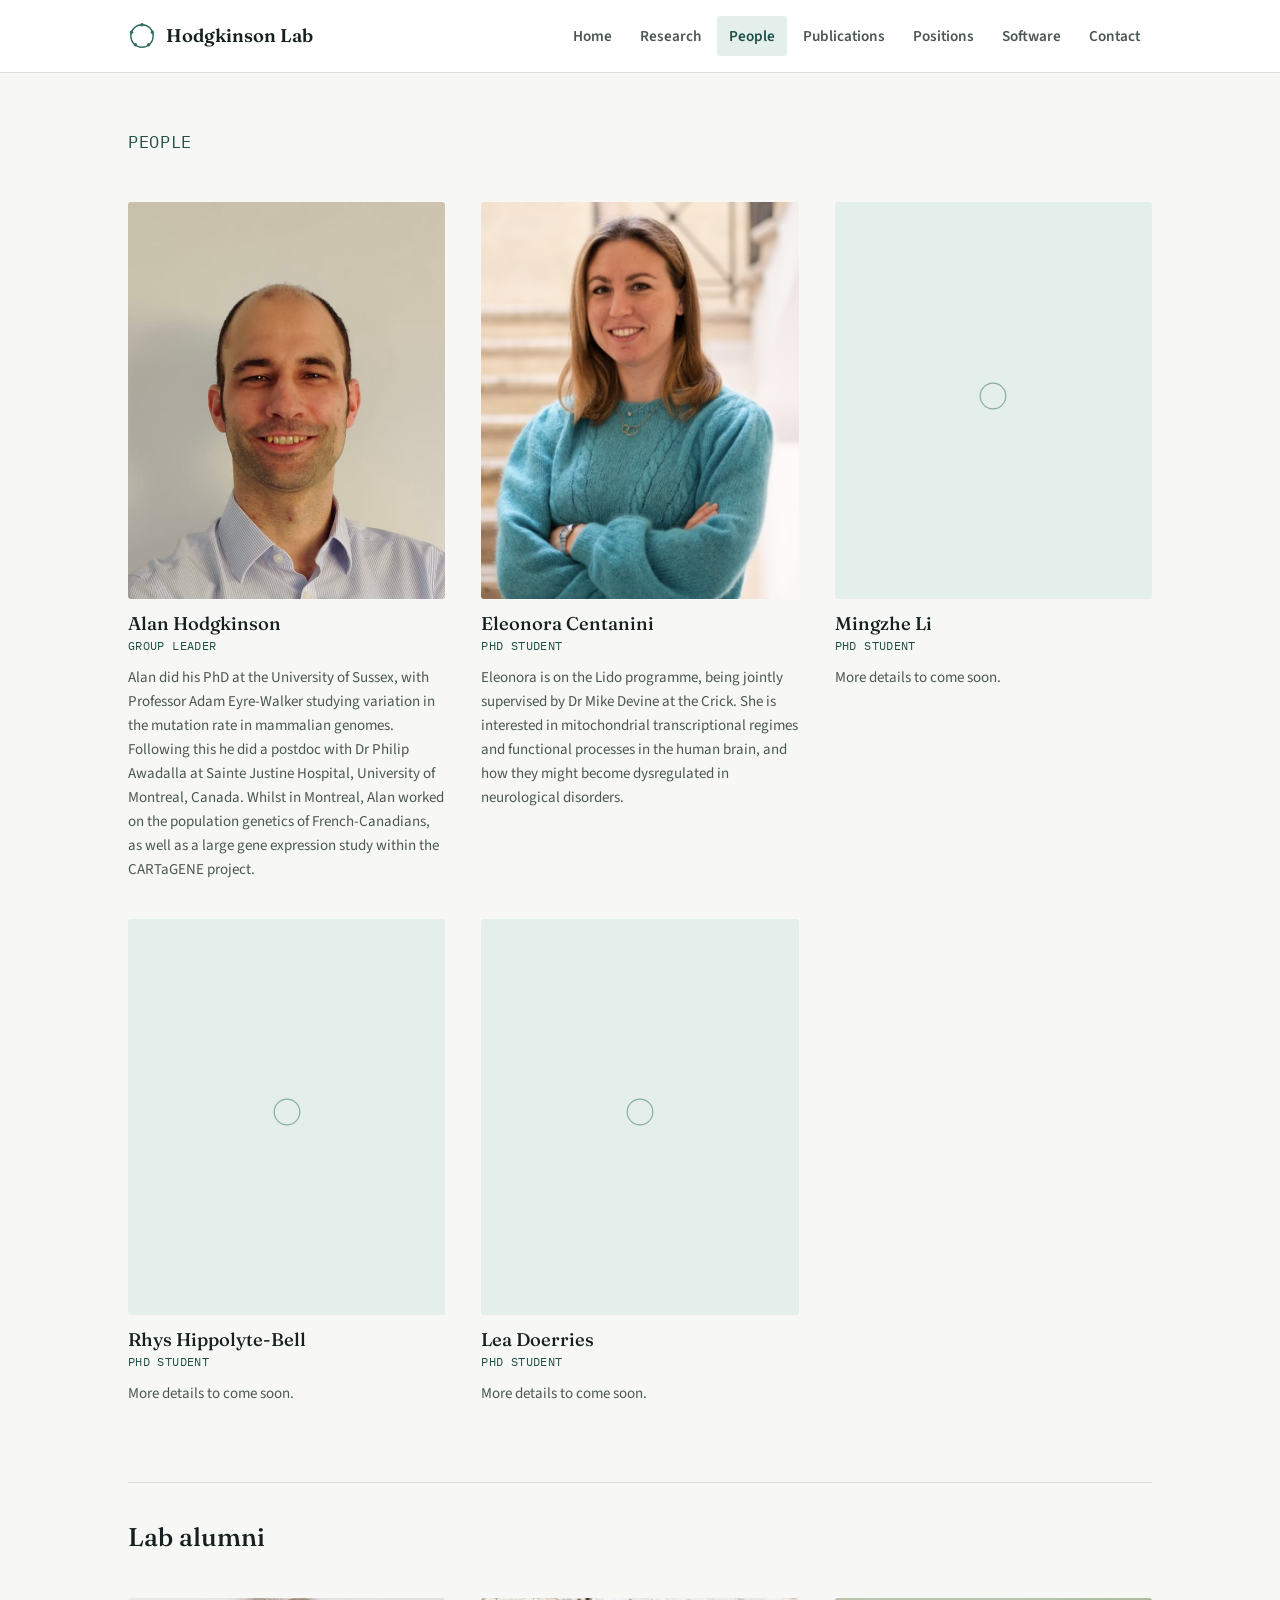
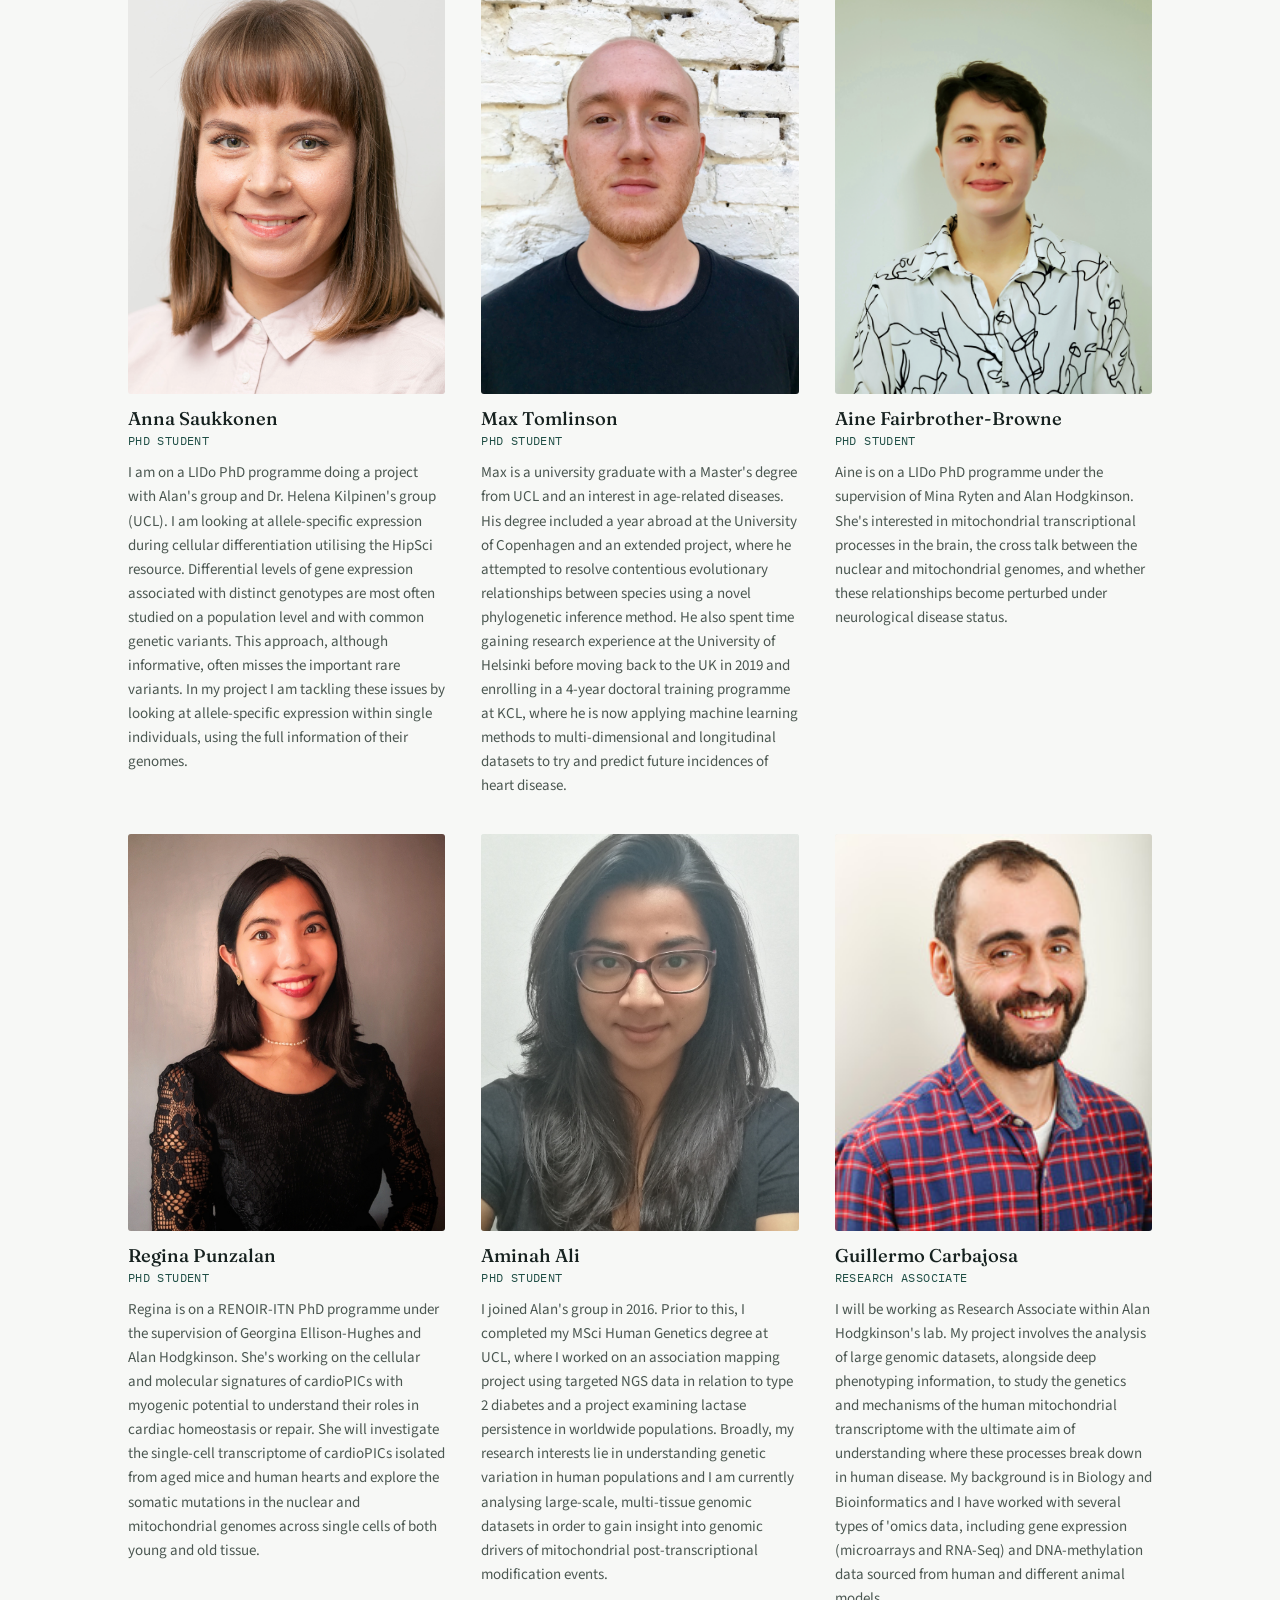
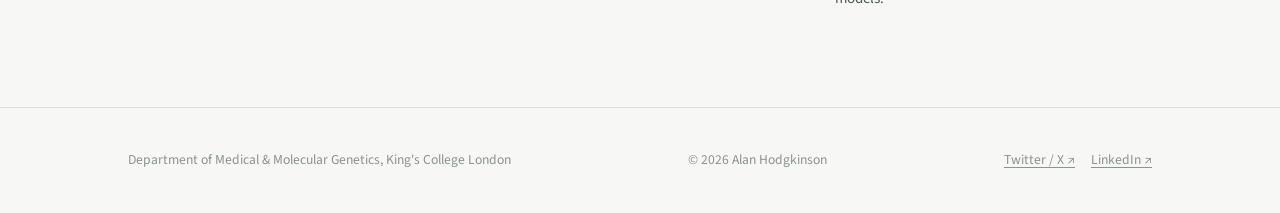
==== docs/people.html @ 2ef49369 "Initial site" ====
<!DOCTYPE html>
<html lang="en">
<head>
<meta charset="UTF-8">
<meta name="viewport" content="width=device-width, initial-scale=1">
<title>People | Hodgkinson Lab</title>
<meta name="description" content="Meet the Hodgkinson Lab research group and alumni.">
<link rel="canonical" href="https://www.hodgkinsonlab.org/people.html">
<link rel="icon" href="assets/images/favicon.svg" type="image/svg+xml">
<link rel="preconnect" href="https://fonts.googleapis.com">
<link rel="preconnect" href="https://fonts.gstatic.com" crossorigin>
<link href="https://fonts.googleapis.com/css2?family=Fraunces:opsz,wght@9..144,400;9..144,500;9..144,600&family=Source+Sans+3:wght@400;600;700&family=IBM+Plex+Mono:wght@400;500&display=swap" rel="stylesheet">
<link rel="stylesheet" href="assets/css/style.css">
</head>
<body>

<a class="skip-link" href="#main">Skip to content</a>

<header class="site-header">
  <div class="wrap header-inner">
    <a class="wordmark" href="index.html">
      <span class="wordmark-ring" aria-hidden="true">
        <svg viewBox="0 0 40 40" width="28" height="28">
          <circle cx="20" cy="20" r="16" fill="none" stroke="currentColor" stroke-width="2"/>
          <circle cx="20" cy="4" r="2.4" fill="currentColor"/>
          <circle cx="34.9" cy="14.6" r="2.4" fill="currentColor"/>
          <circle cx="29.4" cy="32.5" r="2.4" fill="currentColor"/>
          <circle cx="10.6" cy="32.5" r="2.4" fill="currentColor"/>
          <circle cx="5.1" cy="14.6" r="2.4" fill="currentColor"/>
        </svg>
      </span>
      Hodgkinson Lab
    </a>
    <button class="nav-toggle" aria-expanded="false" aria-controls="site-nav" id="navToggle">
      <span></span><span></span><span></span>
      <span class="sr-only">Menu</span>
    </button>
    <nav class="site-nav" id="site-nav">
      <a href="index.html">Home</a>
      <a href="research.html">Research</a>
      <a href="people.html" class="active" aria-current="page">People</a>
      <a href="publications.html">Publications</a>
      <a href="positions.html">Positions</a>
      <a href="software.html">Software</a>
      <a href="contact.html">Contact</a>
    </nav>
  </div>
</header>

<main id="main">

<section class="wrap page-header">
  <p class="eyebrow">People</p>
</section>

<section class="wrap people-grid">
  <article class="person-card">
    <div class="person-photo">
      <img src="assets/images/people/alan-hodgkinson.jpg" alt="Alan Hodgkinson" loading="lazy">
    </div>
    <h3 class="person-name">Alan Hodgkinson</h3>
    <p class="person-role">Group Leader</p>
    <p class="person-bio">Alan did his PhD at the University of Sussex, with Professor Adam Eyre-Walker studying variation in the mutation rate in mammalian genomes. Following this he did a postdoc with Dr Philip Awadalla at Sainte Justine Hospital, University of Montreal, Canada. Whilst in Montreal, Alan worked on the population genetics of French-Canadians, as well as a large gene expression study within the CARTaGENE project.
</p>
  </article>
  <article class="person-card">
    <div class="person-photo">
      <img src="assets/images/people/eleonora-centanini.jpg" alt="Eleonora Centanini" loading="lazy">
    </div>
    <h3 class="person-name">Eleonora Centanini</h3>
    <p class="person-role">PhD Student</p>
    <p class="person-bio">Eleonora is on the Lido programme, being jointly supervised by Dr Mike Devine at the Crick.  She is interested in mitochondrial transcriptional regimes and functional processes in the  human brain, and how they might become dysregulated in neurological disorders.
</p>
  </article>
  <article class="person-card">
    <div class="person-photo">
      <div class="person-photo-placeholder" aria-hidden="true">
        <svg viewBox="0 0 40 40" width="32" height="32"><circle cx="20" cy="20" r="16" fill="none" stroke="currentColor" stroke-width="1.5"/></svg>
      </div>
    </div>
    <h3 class="person-name">Mingzhe Li</h3>
    <p class="person-role">PhD Student</p>
    <p class="person-bio">More details to come soon.
</p>
  </article>
  <article class="person-card">
    <div class="person-photo">
      <div class="person-photo-placeholder" aria-hidden="true">
        <svg viewBox="0 0 40 40" width="32" height="32"><circle cx="20" cy="20" r="16" fill="none" stroke="currentColor" stroke-width="1.5"/></svg>
      </div>
    </div>
    <h3 class="person-name">Rhys Hippolyte-Bell</h3>
    <p class="person-role">PhD Student</p>
    <p class="person-bio">More details to come soon.
</p>
  </article>
  <article class="person-card">
    <div class="person-photo">
      <div class="person-photo-placeholder" aria-hidden="true">
        <svg viewBox="0 0 40 40" width="32" height="32"><circle cx="20" cy="20" r="16" fill="none" stroke="currentColor" stroke-width="1.5"/></svg>
      </div>
    </div>
    <h3 class="person-name">Lea Doerries</h3>
    <p class="person-role">PhD Student</p>
    <p class="person-bio">More details to come soon.
</p>
  </article>
</section>

<section class="wrap page-header alumni-header">
  <h2>Lab alumni</h2>
</section>

<section class="wrap people-grid">
  <article class="person-card">
    <div class="person-photo">
      <img src="assets/images/people/anna-saukonnen.jpg" alt="Anna Saukkonen" loading="lazy">
    </div>
    <h3 class="person-name">Anna Saukkonen</h3>
    <p class="person-role">PhD Student</p>
    <p class="person-bio">I am on a LIDo PhD programme doing a project with Alan&#39;s group and Dr. Helena Kilpinen&#39;s group (UCL). I am looking at allele-specific expression during cellular differentiation utilising the HipSci resource. Differential levels of gene expression associated with distinct genotypes are most often studied on a population level and with common genetic variants. This approach, although informative, often misses the important rare variants. In my project I am tackling these issues by looking at allele-specific expression within single individuals, using the full information of their genomes.
</p>
  </article>
  <article class="person-card">
    <div class="person-photo">
      <img src="assets/images/people/max-tomlinson.jpeg" alt="Max Tomlinson" loading="lazy">
    </div>
    <h3 class="person-name">Max Tomlinson</h3>
    <p class="person-role">PhD Student</p>
    <p class="person-bio">Max is a university graduate with a Master&#39;s degree from UCL and an interest in age-related diseases. His degree included a year abroad at the University of Copenhagen and an extended project, where he attempted to resolve contentious evolutionary relationships between species using a novel phylogenetic inference method. He also spent time gaining research experience at the University of Helsinki before moving back to the UK in 2019 and enrolling in a 4-year doctoral training programme at KCL, where he is now applying machine learning methods to multi-dimensional and longitudinal datasets to try and predict future incidences of heart disease.
</p>
  </article>
  <article class="person-card">
    <div class="person-photo">
      <img src="assets/images/people/aine-fairbrother-browne.jpg" alt="Aine Fairbrother-Browne" loading="lazy">
    </div>
    <h3 class="person-name">Aine Fairbrother-Browne</h3>
    <p class="person-role">PhD Student</p>
    <p class="person-bio">Aine is on a LIDo PhD programme under the supervision of Mina Ryten and Alan Hodgkinson. She&#39;s interested in mitochondrial transcriptional processes in the brain, the cross talk between the nuclear and mitochondrial genomes, and whether these relationships become perturbed under neurological disease status.
</p>
  </article>
  <article class="person-card">
    <div class="person-photo">
      <img src="assets/images/people/regina-punzalan.jpeg" alt="Regina Punzalan" loading="lazy">
    </div>
    <h3 class="person-name">Regina Punzalan</h3>
    <p class="person-role">PhD Student</p>
    <p class="person-bio">Regina is on a RENOIR-ITN PhD programme under the supervision of Georgina Ellison-Hughes and Alan Hodgkinson. She&#39;s working on the cellular and molecular signatures of cardioPICs with myogenic potential to understand their roles in cardiac homeostasis or repair. She will investigate the single-cell transcriptome of cardioPICs isolated from aged mice and human hearts and explore the somatic mutations in the nuclear and mitochondrial genomes across single cells of both young and old tissue.
</p>
  </article>
  <article class="person-card">
    <div class="person-photo">
      <img src="assets/images/people/aminah-ali.jpg" alt="Aminah Ali" loading="lazy">
    </div>
    <h3 class="person-name">Aminah Ali</h3>
    <p class="person-role">PhD Student</p>
    <p class="person-bio">I joined Alan&#39;s group in 2016. Prior to this, I completed my MSci Human Genetics degree at UCL, where I worked on an association mapping project using targeted NGS data in relation to type 2 diabetes and a project examining lactase persistence in worldwide populations. Broadly, my research interests lie in understanding genetic variation in human populations and I am currently analysing large-scale, multi-tissue genomic datasets in order to gain insight into genomic drivers of mitochondrial post-transcriptional modification events.
</p>
  </article>
  <article class="person-card">
    <div class="person-photo">
      <img src="assets/images/people/guillermo-carbajosa.jpeg" alt="Guillermo Carbajosa" loading="lazy">
    </div>
    <h3 class="person-name">Guillermo Carbajosa</h3>
    <p class="person-role">Research Associate</p>
    <p class="person-bio">I will be working as Research Associate within Alan Hodgkinson&#39;s lab. My project involves the analysis of large genomic datasets, alongside deep phenotyping information, to study the genetics and mechanisms of the human mitochondrial transcriptome with the ultimate aim of understanding where these processes break down in human disease. My background is in Biology and Bioinformatics and I have worked with several types of &#39;omics data, including gene expression (microarrays and RNA-Seq) and DNA-methylation data sourced from human and different animal models.
</p>
  </article>
</section>

</main>

<footer class="site-footer">
  <div class="wrap footer-inner">
    <p class="footer-dept">Department of Medical &amp; Molecular Genetics, King&#39;s College London</p>
    <p class="footer-copyright">&copy; 2026 Alan Hodgkinson</p>
    <div class="footer-social">
      <a class="footer-twitter" href="https://twitter.com/alanjhodgkinson" target="_blank" rel="noopener">Twitter / X &#8599;</a>
      <a class="footer-linkedin" href="https://www.linkedin.com/in/alan-hodgkinson-40875022a/" target="_blank" rel="noopener">LinkedIn &#8599;</a>
    </div>
  </div>
</footer>

<script src="assets/js/nav.js"></script>
</body>
</html>
---- docs/assets/css/style.css ----
/* ---------------------------------------------------------
   Hodgkinson Lab — design tokens
   Palette drawn from fluorescence-microscopy mitochondrial
   staining (teal ~ MitoTracker Green, coral ~ MitoTracker Red)
   on a cool paper-white ground with journal-style typesetting.
--------------------------------------------------------- */
:root {
  --paper: #F7F8F6;
  --paper-raised: #FFFFFF;
  --ink: #16211F;
  --ink-soft: #4B5751;
  --ink-faint: #8A938D;
  --line: #DBDED6;
  --line-strong: #C3C8BE;
  --teal: #2F6F62;
  --teal-deep: #1F4E45;
  --teal-tint: #E4EEEA;
  --coral: #BF5237;

  --font-display: "Fraunces", Georgia, "Times New Roman", serif;
  --font-body: "Source Sans 3", -apple-system, BlinkMacSystemFont, "Segoe UI", sans-serif;
  --font-mono: "IBM Plex Mono", ui-monospace, SFMono-Regular, Menlo, monospace;

  --max-width: 1080px;
  --radius: 3px;
}

* { box-sizing: border-box; }
html { scroll-behavior: smooth; }

body {
  margin: 0;
  background: var(--paper);
  color: var(--ink);
  font-family: var(--font-body);
  font-size: 17px;
  line-height: 1.6;
  -webkit-font-smoothing: antialiased;
}

img { max-width: 100%; display: block; }

.wrap {
  max-width: var(--max-width);
  margin: 0 auto;
  padding: 0 28px;
}

a {
  color: var(--teal-deep);
  text-decoration-thickness: 1px;
  text-underline-offset: 3px;
}
a:hover { color: var(--coral); }

.sr-only {
  position: absolute;
  width: 1px; height: 1px;
  padding: 0; margin: -1px;
  overflow: hidden;
  clip: rect(0,0,0,0);
  white-space: nowrap; border: 0;
}

.skip-link {
  position: absolute;
  left: -9999px;
  top: 0;
  background: var(--ink);
  color: var(--paper);
  padding: 10px 18px;
  z-index: 100;
}
.skip-link:focus {
  left: 12px;
  top: 12px;
}

:focus-visible {
  outline: 2px solid var(--coral);
  outline-offset: 3px;
}

h1, h2, h3 {
  font-family: var(--font-display);
  font-weight: 500;
  line-height: 1.15;
  margin: 0 0 0.5em;
  color: var(--ink);
}

/* ---------------------------------------------------------
   Header / nav
--------------------------------------------------------- */
.site-header {
  border-bottom: 1px solid var(--line);
  background: var(--paper-raised);
  position: sticky;
  top: 0;
  z-index: 50;
}

.header-inner {
  display: flex;
  align-items: center;
  justify-content: space-between;
  padding-top: 16px;
  padding-bottom: 16px;
  gap: 20px;
}

.wordmark {
  display: flex;
  align-items: center;
  gap: 10px;
  font-family: var(--font-display);
  font-size: 1.15rem;
  font-weight: 600;
  color: var(--ink);
  text-decoration: none;
  white-space: nowrap;
}
.wordmark-ring {
  color: var(--teal);
  display: inline-flex;
}

.site-nav {
  display: flex;
  flex-wrap: wrap;
  gap: 6px 4px;
  justify-content: flex-end;
}
.site-nav a {
  font-family: var(--font-body);
  font-size: 0.95rem;
  font-weight: 600;
  color: var(--ink-soft);
  text-decoration: none;
  padding: 8px 12px;
  border-radius: var(--radius);
}
.site-nav a:hover { color: var(--teal-deep); background: var(--teal-tint); }
.site-nav a.active {
  color: var(--teal-deep);
  background: var(--teal-tint);
}

.nav-toggle {
  display: none;
  flex-direction: column;
  justify-content: center;
  gap: 5px;
  width: 38px; height: 38px;
  background: none;
  border: 1px solid var(--line-strong);
  border-radius: var(--radius);
  cursor: pointer;
}
.nav-toggle span {
  display: block;
  height: 2px;
  width: 18px;
  margin: 0 auto;
  background: var(--ink);
}

/* ---------------------------------------------------------
   Hero
--------------------------------------------------------- */
.hero {
  display: grid;
  grid-template-columns: 1fr 1fr;
  align-items: center;
  gap: 48px;
  padding: 64px 28px 40px;
}

.eyebrow {
  font-family: var(--font-mono);
  font-size: 1.05rem;
  letter-spacing: 0.04em;
  text-transform: uppercase;
  color: var(--teal-deep);
  margin: 0 0 14px;
}

.hero h1 {
  font-size: clamp(1.9rem, 3.2vw, 2.5rem);
  max-width: 14ch;
  margin-bottom: 0.5em;
}

.hero-lede {
  font-size: 1.08rem;
  color: var(--ink-soft);
  max-width: 46ch;
  margin: 0 0 28px;
}

.hero-actions {
  display: flex;
  gap: 12px;
  flex-wrap: wrap;
}

.button {
  display: inline-block;
  font-family: var(--font-body);
  font-weight: 700;
  font-size: 0.95rem;
  padding: 12px 22px;
  border-radius: var(--radius);
  text-decoration: none;
  border: 1px solid transparent;
}
.button-primary {
  background: var(--teal-deep);
  color: var(--paper-raised);
}
.button-primary:hover { background: var(--ink); color: var(--paper-raised); }
.button-ghost {
  border-color: var(--line-strong);
  color: var(--ink);
}
.button-ghost:hover { border-color: var(--teal-deep); color: var(--teal-deep); background: var(--teal-tint); }
.button-small { padding: 9px 16px; font-size: 0.85rem; }

.hero-art {
  display: flex;
  flex-direction: column;
  align-items: center;
  gap: 10px;
}

.mito-hero {
  width: 100%;
  max-width: 400px;
  height: auto;
}
.mito-outer {
  stroke: none;
}
.mito-outline {
  fill: none;
  stroke: var(--teal-deep);
  stroke-width: 2.5;
}
.mito-inner {
  fill: none;
  stroke: var(--teal);
  stroke-width: 1.3;
  opacity: 0.55;
}
.mito-cristae path {
  fill: none;
  stroke: var(--teal);
  stroke-width: 3;
  stroke-linecap: round;
  opacity: 0.75;
}
.mito-cristae path:nth-child(even) {
  stroke: var(--teal-deep);
  opacity: 0.55;
}
.mito-nucleoid circle {
  fill: var(--coral);
  opacity: 0.85;
}
.mito-ring-nucleoid circle {
  fill: none;
  stroke: var(--coral);
  stroke-width: 1.6;
}
.mito-ring-nucleoid circle:not(:first-child) {
  fill: var(--coral);
  stroke: none;
}

.hero-art-caption {
  font-family: var(--font-mono);
  font-size: 0.78rem;
  color: var(--ink-faint);
  letter-spacing: 0.02em;
  margin: 0;
}

/* ---------------------------------------------------------
   Funding strip
--------------------------------------------------------- */
.funding-strip {
  border-top: 1px solid var(--line);
  border-bottom: 1px solid var(--line);
  padding: 18px 28px;
  margin-top: 8px;
}
.funding-strip p {
  margin: 0;
  font-size: 0.92rem;
  color: var(--ink-soft);
  text-align: center;
}

/* ---------------------------------------------------------
   Generic page header / prose
--------------------------------------------------------- */
.page-header {
  padding: 56px 28px 8px;
}
.page-header h1 {
  font-size: clamp(1.8rem, 3.4vw, 2.4rem);
  max-width: 22ch;
}
.alumni-header {
  padding-top: 20px;
}
.alumni-header h2 {
  font-family: var(--font-display);
  font-size: 1.6rem;
  border-top: 1px solid var(--line);
  padding-top: 40px;
}

.prose-block {
  padding: 20px 28px 56px;
  max-width: 74ch;
}
.prose-block .lede {
  font-size: 1.1rem;
  color: var(--ink-soft);
}
.prose-block p { margin: 0 0 1.1em; }

.position-block { margin-top: 28px; }
.position-block h2 {
  font-family: var(--font-display);
  font-size: 1.25rem;
}

/* ---------------------------------------------------------
   Research themes
--------------------------------------------------------- */
.theme-grid {
  display: grid;
  grid-template-columns: repeat(3, 1fr);
  gap: 1px;
  background: var(--line);
  border: 1px solid var(--line);
  margin: 8px auto 64px;
}
.theme-card {
  background: var(--paper-raised);
  padding: 30px 26px;
}
.theme-icon-wrap {
  width: 56px;
  height: 56px;
  margin-bottom: 16px;
}
.theme-icon { width: 100%; height: 100%; }
.theme-icon .ti-stroke {
  stroke: var(--teal-deep);
  stroke-width: 2.2;
  fill: none;
  stroke-linecap: round;
  stroke-linejoin: round;
}
.theme-icon .ti-fill-none { fill: none; }
.theme-icon .ti-accent { stroke: var(--coral); }
.theme-icon .ti-dot { fill: var(--teal-deep); stroke: none; }
.theme-icon .ti-arrow { stroke-width: 2; }
.theme-card h2 {
  font-family: var(--font-display);
  font-size: 1.2rem;
  margin-bottom: 8px;
}
.theme-card p {
  font-size: 0.94rem;
  color: var(--ink-soft);
  margin: 0;
}

/* ---------------------------------------------------------
   People grid
--------------------------------------------------------- */
.people-grid {
  display: grid;
  grid-template-columns: repeat(3, 1fr);
  gap: 36px;
  padding: 24px 28px 56px;
}
.person-card { display: flex; flex-direction: column; }
.person-photo {
  aspect-ratio: 4 / 5;
  background: var(--teal-tint);
  border-radius: var(--radius);
  overflow: hidden;
  margin-bottom: 14px;
  display: flex;
  align-items: center;
  justify-content: center;
}
.person-photo img { width: 100%; height: 100%; object-fit: cover; }
.person-photo-placeholder { color: var(--teal); opacity: 0.5; }
.person-name {
  font-family: var(--font-display);
  font-size: 1.15rem;
  margin-bottom: 2px;
}
.person-role {
  font-family: var(--font-mono);
  font-size: 0.78rem;
  text-transform: uppercase;
  letter-spacing: 0.03em;
  color: var(--teal-deep);
  margin: 0 0 10px;
}
.person-bio {
  font-size: 0.94rem;
  color: var(--ink-soft);
  margin: 0;
}

/* ---------------------------------------------------------
   Publications
--------------------------------------------------------- */
.pub-list {
  padding: 16px 28px 64px;
  max-width: 900px;
}
.pub-entry {
  display: grid;
  grid-template-columns: 64px 1fr;
  gap: 24px;
  padding: 18px 0;
  border-top: 1px solid var(--line);
}
.pub-entry:last-child { border-bottom: 1px solid var(--line); }
.pub-year {
  font-family: var(--font-mono);
  font-size: 0.88rem;
  color: var(--ink-faint);
  padding-top: 2px;
}
.pub-citation {
  font-size: 0.96rem;
  color: var(--ink);
}
.pub-link {
  font-family: var(--font-mono);
  font-size: 0.82rem;
  white-space: nowrap;
  margin-left: 6px;
}

/* ---------------------------------------------------------
   Software
--------------------------------------------------------- */
.software-list {
  padding: 16px 28px 64px;
  display: grid;
  gap: 1px;
  background: var(--line);
  border: 1px solid var(--line);
  max-width: 900px;
}
.software-entry {
  background: var(--paper-raised);
  padding: 26px 28px;
}
.software-name {
  font-family: var(--font-display);
  font-size: 1.2rem;
  margin-bottom: 6px;
}
.software-desc {
  color: var(--ink-soft);
  margin: 0 0 10px;
}
.software-method {
  font-size: 0.86rem;
  color: var(--ink-faint);
  margin: 0 0 16px;
}
.software-method .label {
  font-family: var(--font-mono);
  text-transform: uppercase;
  font-size: 0.72rem;
  letter-spacing: 0.03em;
  color: var(--teal-deep);
}

/* ---------------------------------------------------------
   Contact
--------------------------------------------------------- */
.contact-block {
  padding: 16px 28px 32px;
  display: grid;
  grid-template-columns: 1fr 1fr;
  gap: 40px;
  max-width: 900px;
}

.contact-map-wrap {
  padding: 0 28px 64px;
  display: flex;
  justify-content: center;
}
.contact-map {
  width: 100%;
  max-width: 900px;
  aspect-ratio: 16 / 8;
  border: 1px solid var(--line);
  border-radius: var(--radius);
  overflow: hidden;
}
.contact-map iframe {
  width: 100%;
  height: 100%;
  border: 0;
  display: block;
}
.contact-block address {
  font-style: normal;
  color: var(--ink-soft);
  line-height: 1.8;
}
.contact-details { margin: 0; }
.contact-details div { margin-bottom: 18px; }
.contact-details dt {
  font-family: var(--font-mono);
  font-size: 0.75rem;
  text-transform: uppercase;
  letter-spacing: 0.03em;
  color: var(--teal-deep);
  margin-bottom: 4px;
}
.contact-details dd {
  margin: 0;
  font-size: 1.02rem;
}

/* ---------------------------------------------------------
   Footer
--------------------------------------------------------- */
.site-footer {
  border-top: 1px solid var(--line);
  margin-top: 40px;
  padding: 28px 0;
}
.footer-inner {
  display: flex;
  flex-wrap: wrap;
  gap: 8px 20px;
  justify-content: space-between;
  align-items: center;
  font-size: 0.85rem;
  color: var(--ink-faint);
}
.footer-inner a { color: var(--ink-faint); }
.footer-inner a:hover { color: var(--coral); }
.footer-social {
  display: flex;
}
.footer-social a + a {
  margin-left: 16px;
}

/* ---------------------------------------------------------
   Responsive
--------------------------------------------------------- */
@media (max-width: 880px) {
  .people-grid { grid-template-columns: repeat(2, 1fr); }
  .contact-block { grid-template-columns: 1fr; }
}

@media (max-width: 760px) {
  .hero {
    grid-template-columns: 1fr;
    padding-top: 40px;
  }
  .hero-art { order: -1; max-width: 220px; margin: 0 auto 12px; }
  .theme-grid { grid-template-columns: 1fr; }
}

@media (max-width: 640px) {
  .nav-toggle { display: flex; }
  .site-nav {
    display: none;
    width: 100%;
    flex-direction: column;
    padding-top: 10px;
    border-top: 1px solid var(--line);
    margin-top: 12px;
  }
  .site-nav.open { display: flex; }
  .header-inner { flex-wrap: wrap; }
  .people-grid { grid-template-columns: 1fr; max-width: 360px; margin: 0 auto; }
  .pub-entry { grid-template-columns: 1fr; gap: 4px; }
}
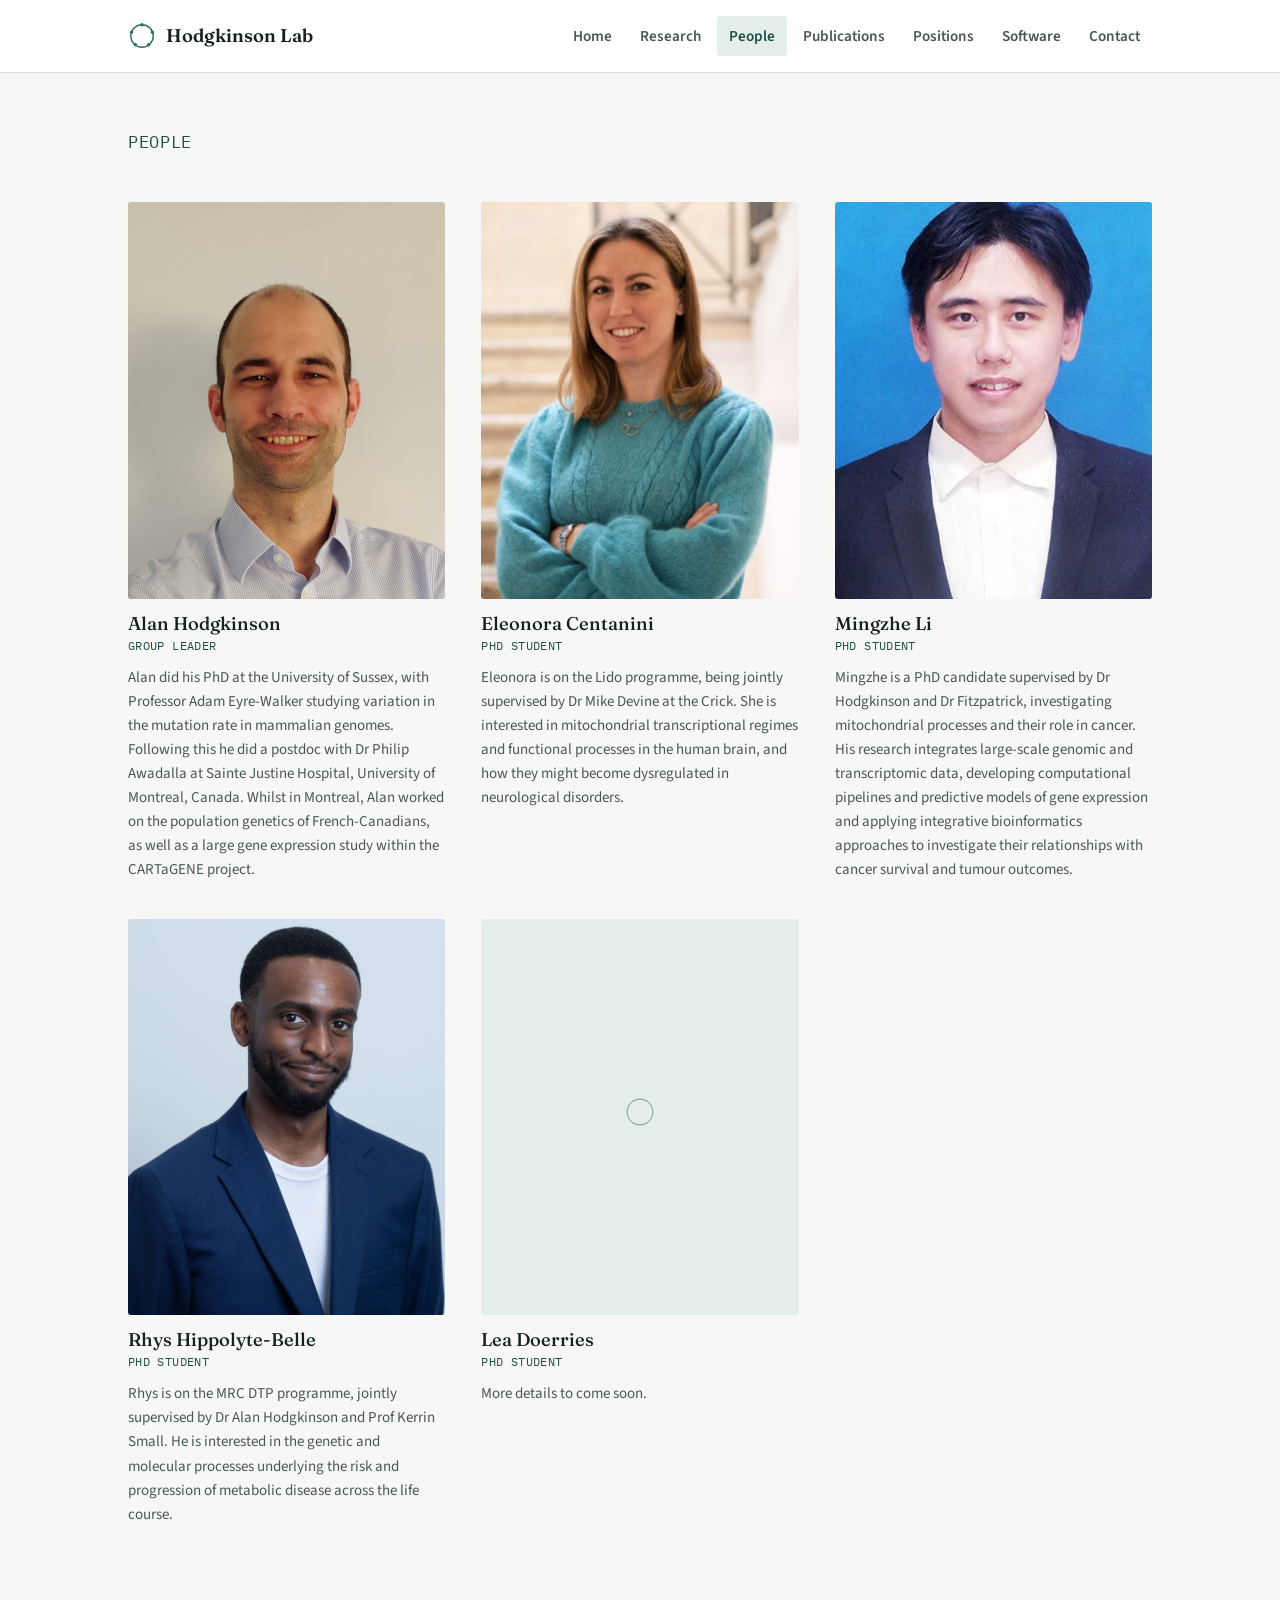
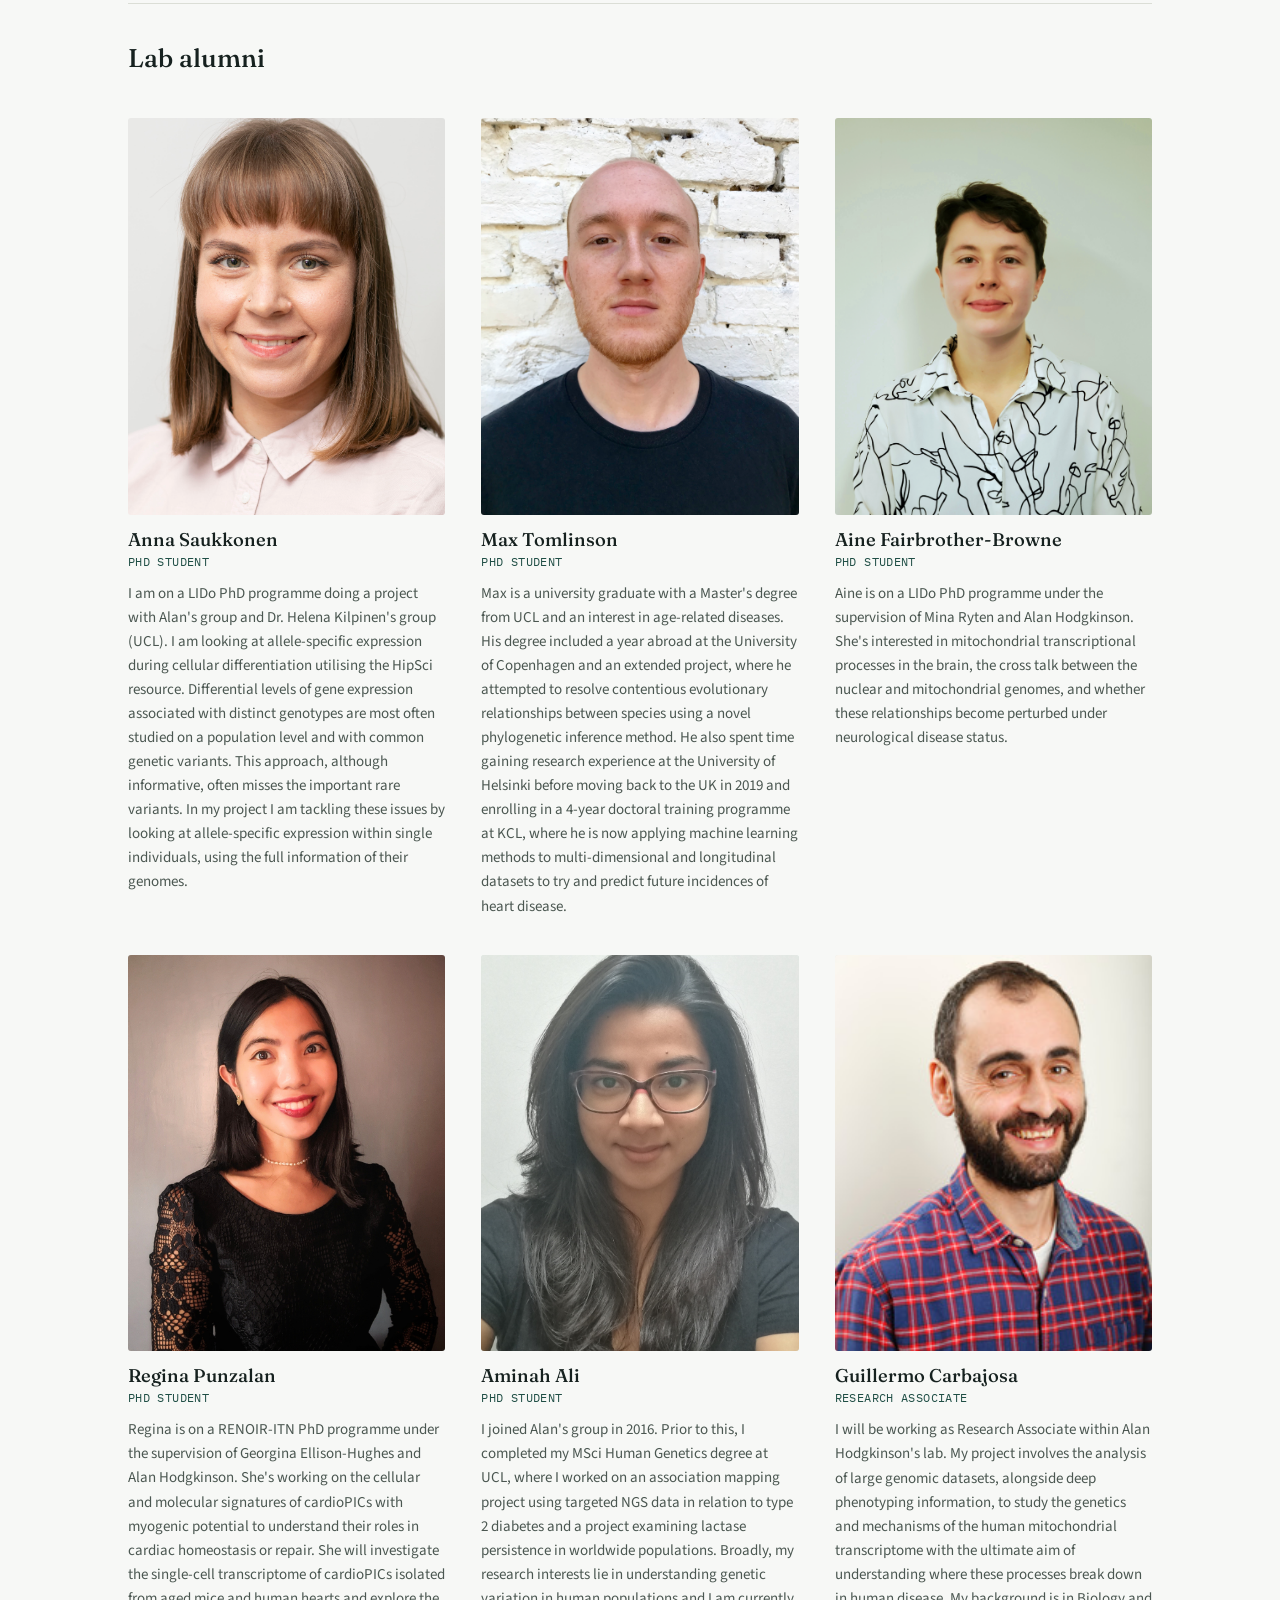
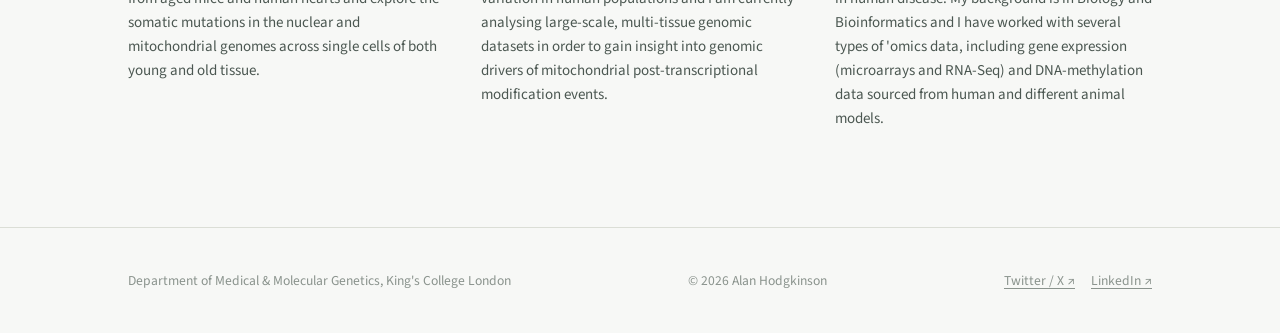
==== commit 7d7add79: "Updating people" ====
--- a/docs/people.html
+++ b/docs/people.html
@@ -74,24 +74,20 @@
   </article>
   <article class="person-card">
     <div class="person-photo">
-      <div class="person-photo-placeholder" aria-hidden="true">
-        <svg viewBox="0 0 40 40" width="32" height="32"><circle cx="20" cy="20" r="16" fill="none" stroke="currentColor" stroke-width="1.5"/></svg>
-      </div>
+      <img src="assets/images/people/mingzhe-li.jpg" alt="Mingzhe Li" loading="lazy">
     </div>
     <h3 class="person-name">Mingzhe Li</h3>
     <p class="person-role">PhD Student</p>
-    <p class="person-bio">More details to come soon.
+    <p class="person-bio">Mingzhe is a PhD candidate supervised by Dr Hodgkinson and Dr Fitzpatrick, investigating  mitochondrial processes and their role in cancer. His research integrates large-scale genomic  and transcriptomic data, developing computational pipelines and predictive models of  gene expression and applying integrative bioinformatics approaches to investigate  their relationships with cancer survival and tumour outcomes.
 </p>
   </article>
   <article class="person-card">
     <div class="person-photo">
-      <div class="person-photo-placeholder" aria-hidden="true">
-        <svg viewBox="0 0 40 40" width="32" height="32"><circle cx="20" cy="20" r="16" fill="none" stroke="currentColor" stroke-width="1.5"/></svg>
-      </div>
+      <img src="assets/images/people/rhys-hippolyte-belle.jpg" alt="Rhys Hippolyte-Belle" loading="lazy">
     </div>
-    <h3 class="person-name">Rhys Hippolyte-Bell</h3>
+    <h3 class="person-name">Rhys Hippolyte-Belle</h3>
     <p class="person-role">PhD Student</p>
-    <p class="person-bio">More details to come soon.
+    <p class="person-bio">Rhys is on the MRC DTP programme, jointly supervised by Dr Alan Hodgkinson and Prof  Kerrin Small. He is interested in the genetic and molecular processes underlying  the risk and progression of metabolic disease across the life course.
 </p>
   </article>
   <article class="person-card">
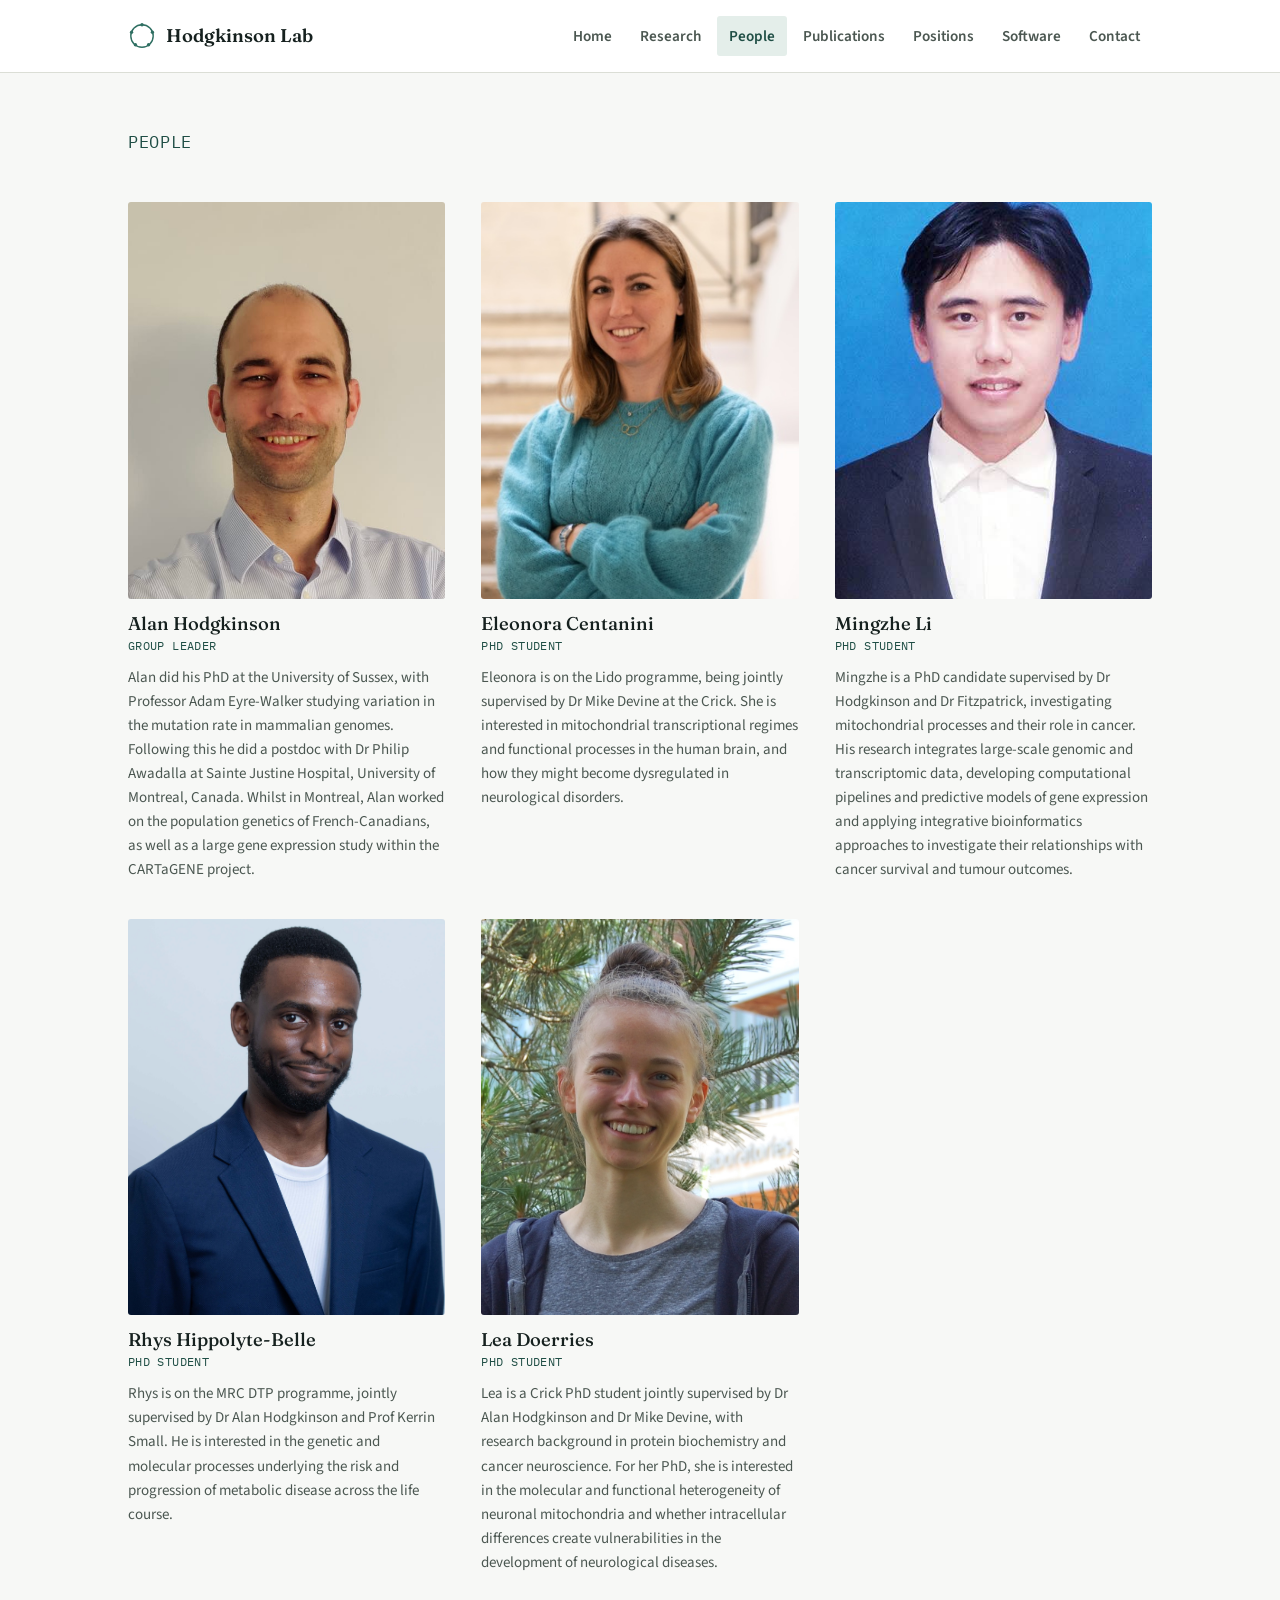
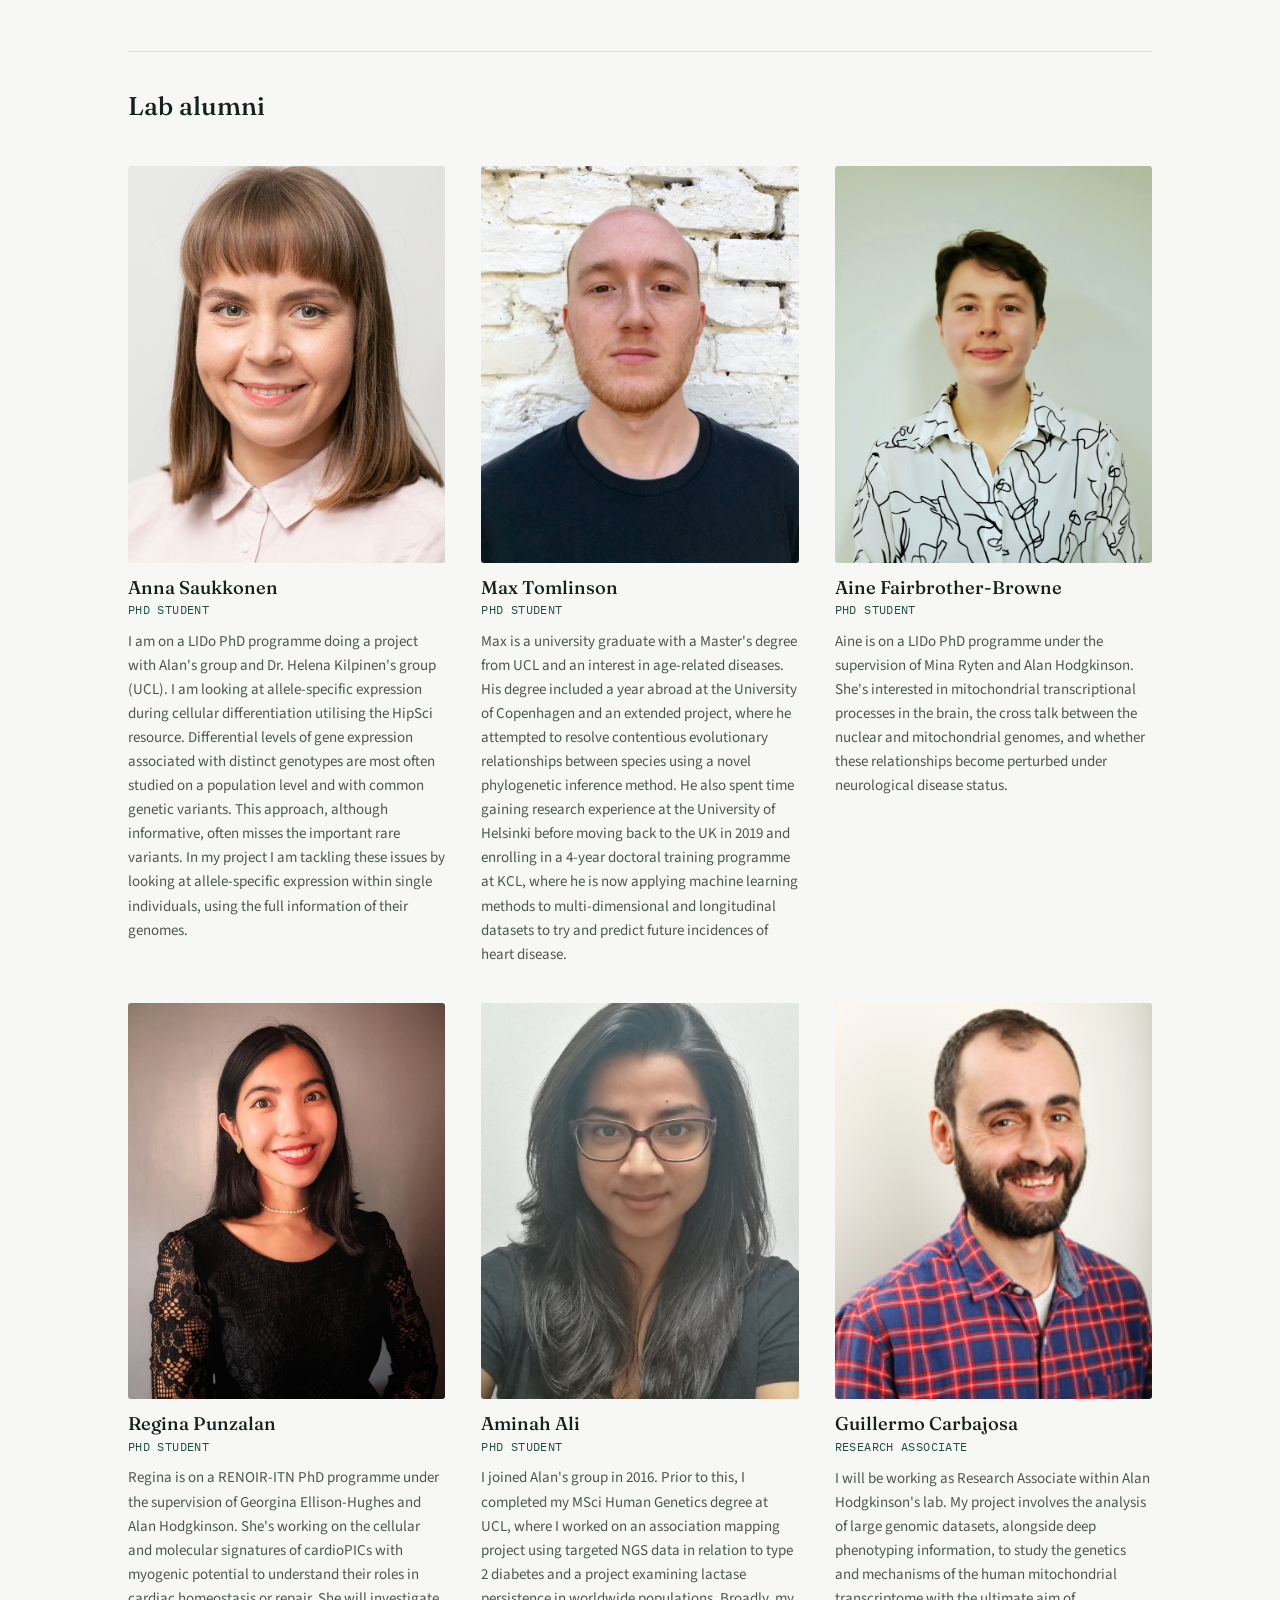
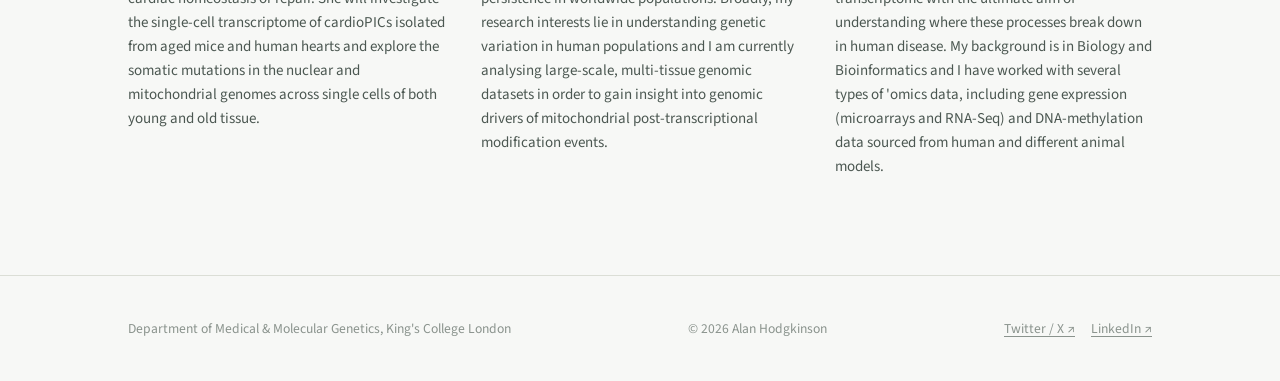
==== commit c9572968: "Update Lea Profile" ====
--- a/docs/people.html
+++ b/docs/people.html
@@ -92,13 +92,11 @@
   </article>
   <article class="person-card">
     <div class="person-photo">
-      <div class="person-photo-placeholder" aria-hidden="true">
-        <svg viewBox="0 0 40 40" width="32" height="32"><circle cx="20" cy="20" r="16" fill="none" stroke="currentColor" stroke-width="1.5"/></svg>
-      </div>
+      <img src="assets/images/people/lea-doerries.jpg" alt="Lea Doerries" loading="lazy">
     </div>
     <h3 class="person-name">Lea Doerries</h3>
     <p class="person-role">PhD Student</p>
-    <p class="person-bio">More details to come soon.
+    <p class="person-bio">Lea is a Crick PhD student jointly supervised by Dr Alan Hodgkinson and Dr Mike Devine,  with research background in protein biochemistry and cancer neuroscience. For her PhD,  she is interested in the molecular and functional heterogeneity of neuronal mitochondria  and whether intracellular differences create vulnerabilities in the development of  neurological diseases.
 </p>
   </article>
 </section>
